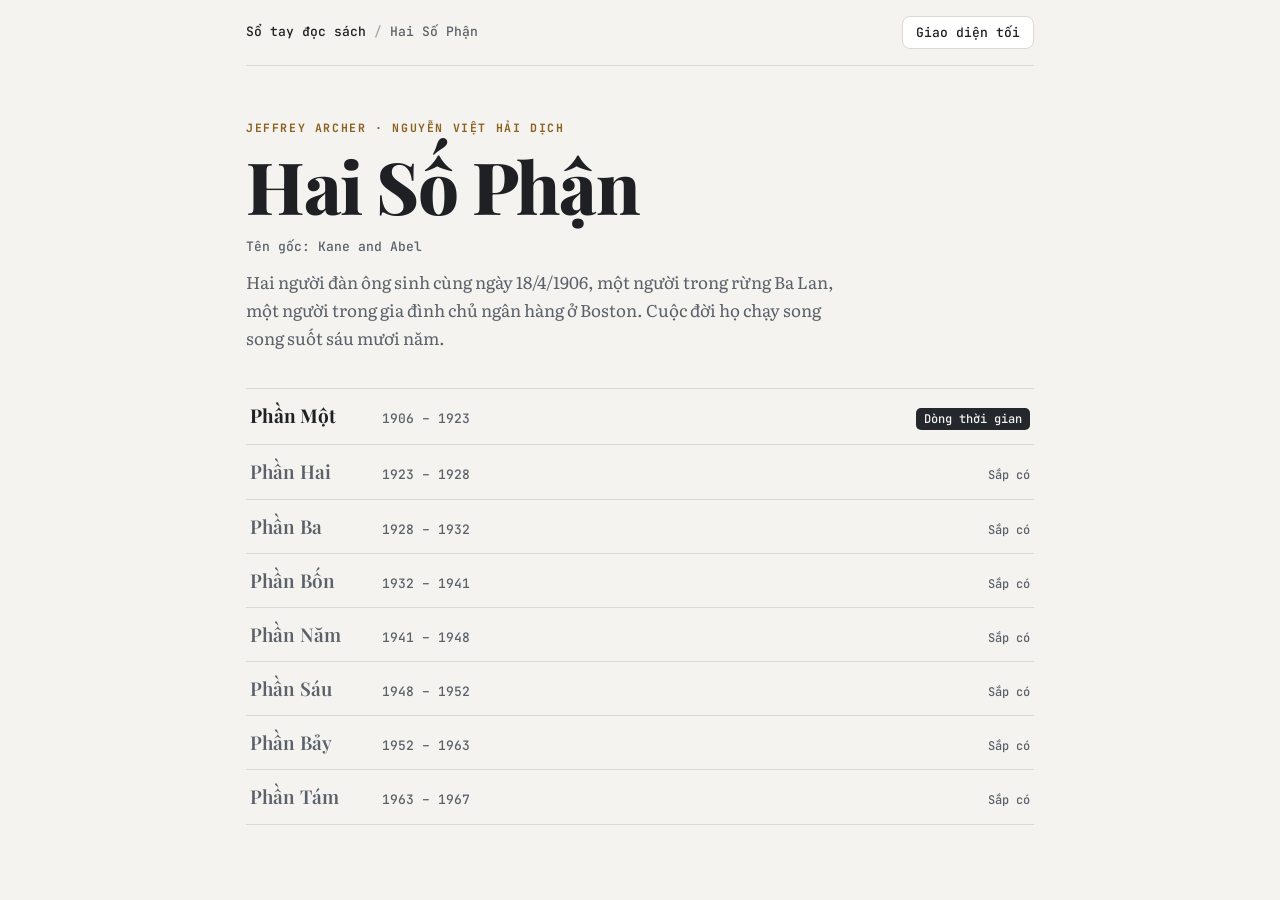
==== books/hai-so-phan/index.html @ 71772e40 "Sổ tay đọc sách: tủ sách với dòng thời gian, bắt đầu với Hai Số Phận Phần Một Trang chủ liệt kê sách" ====
<!doctype html>
<html lang="vi">
<head>
<meta charset="utf-8">
<meta name="viewport" content="width=device-width, initial-scale=1, viewport-fit=cover">
<title>Hai Số Phận · Sổ tay đọc sách</title>
<script>try{var t=localStorage.getItem("sotay-theme");if(t)document.documentElement.setAttribute("data-theme",t)}catch(e){}</script>
<link rel="preconnect" href="https://fonts.googleapis.com">
<link rel="preconnect" href="https://fonts.gstatic.com" crossorigin>
<link rel="stylesheet" href="https://fonts.googleapis.com/css2?family=Playfair+Display:ital,wght@0,600;0,700;0,800;1,500&family=Literata:opsz,wght@7..72,400;7..72,600&family=JetBrains+Mono:wght@500;700&display=swap">
<link rel="stylesheet" href="../../assets/style.css">
</head>
<body>
<div class="wrap narrow">
  <div class="topbar" id="bar"></div>
  <div id="app"></div>
</div>
<script src="../../data/books.js"></script>
<script src="../../assets/site.js"></script>
<script>
  const book = window.BOOKS.find(b => b.slug === "hai-so-phan");
  document.title = book.title + " · Sổ tay đọc sách";
  Site.bar(document.getElementById("bar"), [{ t: "Sổ tay đọc sách", href: "../../" }, { t: book.title }]);
  Site.book(document.getElementById("app"), book);
</script>
</body>
</html>
---- assets/style.css ----
/* Sổ tay đọc sách · stylesheet dùng chung
   Layout: trang đọc trên nền giấy/mực yên tĩnh; dòng thời gian đặt hai cuộc đời hai bên một trục mực ở giữa.
   Màu: --a là nhân vật cột trái, --b là nhân vật cột phải, --ink là trục thời gian. */
:root{
  --bg:#f4f3f0; --surface:#ffffff; --surface-2:#ecebe6; --line:#dcd9d1;
  --fg:#1e2024; --muted:#5b6169;
  --a:#a8343c; --on-a:#ffffff;
  --b:#2a5b8b; --on-b:#ffffff;
  --ink:#24272c; --on-ink:#f4f3f0;
  --accent:#8a6120;
  --shadow:0 1px 2px rgba(30,32,36,.06),0 8px 20px -12px rgba(30,32,36,.22);
  --display:"Playfair Display",Georgia,"Times New Roman",serif;
  --body:"Literata",Georgia,"Times New Roman",serif;
  --mono:"JetBrains Mono",ui-monospace,SFMono-Regular,Menlo,Consolas,monospace;
  --axis:112px;
  color-scheme:light;
}
@media (prefers-color-scheme:dark){
  :root:not([data-theme="light"]){
    --bg:#17191d; --surface:#1f2227; --surface-2:#282c33; --line:#363b43;
    --fg:#e6e4de; --muted:#9ca1a9;
    --a:#dc8384; --on-a:#23100f;
    --b:#87acd4; --on-b:#0d1724;
    --ink:#e6e4de; --on-ink:#17191d;
    --accent:#d0aa66;
    --shadow:0 1px 2px rgba(0,0,0,.3),0 10px 24px -14px rgba(0,0,0,.6);
    color-scheme:dark;
  }
}
:root[data-theme="dark"]{
  --bg:#17191d; --surface:#1f2227; --surface-2:#282c33; --line:#363b43;
  --fg:#e6e4de; --muted:#9ca1a9;
  --a:#dc8384; --on-a:#23100f;
  --b:#87acd4; --on-b:#0d1724;
  --ink:#e6e4de; --on-ink:#17191d;
  --accent:#d0aa66;
  --shadow:0 1px 2px rgba(0,0,0,.3),0 10px 24px -14px rgba(0,0,0,.6);
  color-scheme:dark;
}

*{box-sizing:border-box}
html{scroll-behavior:smooth}
body{margin:0;background:var(--bg);color:var(--fg);font:16px/1.65 var(--body);-webkit-font-smoothing:antialiased;transition:background .2s,color .2s}
body::before{content:"";position:fixed;inset:0 0 auto;height:env(safe-area-inset-top,0px);z-index:30;background:var(--bg)}
a{color:inherit}
.wrap{max-width:1200px;margin:0 auto;padding-block:0 72px;padding-left:max(16px,env(safe-area-inset-left,0px));padding-right:max(16px,env(safe-area-inset-right,0px))}
.wrap.narrow{max-width:820px}

/* ---------- Thanh trên cùng ---------- */
.topbar{display:flex;justify-content:space-between;align-items:center;gap:12px;flex-wrap:wrap;padding-block:16px;border-bottom:1px solid var(--line)}
.crumbs{display:flex;flex-wrap:wrap;align-items:center;gap:4px 8px;font:500 13px/1.4 var(--mono);color:var(--muted);min-width:0}
.crumbs a{text-decoration:none;color:var(--fg)}
.crumbs a:hover{text-decoration:underline;text-underline-offset:3px}
.crumbs .sep{opacity:.5}
.btn{font:500 13px/1 var(--mono);color:var(--fg);background:var(--surface);border:1px solid var(--line);border-radius:8px;padding:9px 13px;cursor:pointer;transition:background .15s,border-color .15s}
.btn:hover{background:var(--surface-2);border-color:var(--muted)}
.btn:focus-visible,summary:focus-visible,.year:focus-visible,a:focus-visible{outline:2px solid var(--accent);outline-offset:3px}

/* ---------- Trang chủ & trang sách ---------- */
.intro{padding-block:56px 28px;display:grid;gap:12px}
.intro h1{margin:0;font:800 clamp(40px,7vw,72px)/1.1 var(--display);letter-spacing:-.02em;text-wrap:balance}
.intro p{margin:0;max-width:60ch;color:var(--muted);font-size:17px}
.intro .meta{font:500 13px/1.5 var(--mono);color:var(--muted)}
.label{font:700 11.5px/1 var(--mono);letter-spacing:.14em;text-transform:uppercase;color:var(--accent)}
.shelf{display:grid;gap:14px;padding:0;margin:8px 0 0;list-style:none}
.book{display:grid;grid-template-columns:1fr auto;gap:6px 20px;align-items:center;background:var(--surface);border:1px solid var(--line);border-radius:12px;padding:20px 22px;text-decoration:none;transition:border-color .15s,background .15s}
.book:hover{border-color:var(--muted)}
.book h2{margin:0;font:700 26px/1.15 var(--display)}
.book .orig{font:italic 500 16px/1.3 var(--display);color:var(--muted)}
.book .by{font:500 12.5px/1.5 var(--mono);color:var(--muted)}
.book p{grid-column:1;margin:4px 0 0;max-width:62ch;color:var(--muted)}
.book .go{grid-column:2;grid-row:1/span 4;font:500 13px/1.4 var(--mono);color:var(--fg);white-space:nowrap}
.parts{list-style:none;padding:0;margin:8px 0 0;border-top:1px solid var(--line)}
.parts li{display:grid;grid-template-columns:7.5em 1fr auto;gap:12px;align-items:baseline;padding:14px 4px;border-bottom:1px solid var(--line)}
.parts .pt{font:700 19px/1.3 var(--display)}
.parts .yr{font:500 13px/1.4 var(--mono);color:var(--muted);font-variant-numeric:tabular-nums}
.parts a.pt{text-decoration:none}
.parts a.pt:hover{text-decoration:underline;text-underline-offset:4px}
.parts .st{font:500 12px/1 var(--mono);color:var(--muted)}
.parts .st.ok{color:var(--on-ink);background:var(--ink);padding:5px 8px;border-radius:5px;text-decoration:none}
.parts li.soon .pt{color:var(--muted);font-weight:600}

/* ---------- Dòng thời gian: phần mở đầu ---------- */
.hero{padding-block:48px 8px;display:grid;justify-items:center;text-align:center;gap:12px}
.credit{font:500 12px/1.4 var(--mono);letter-spacing:.14em;text-transform:uppercase;color:var(--muted)}
.hero h1{margin:0;font:800 clamp(44px,8vw,88px)/1.1 var(--display);letter-spacing:-.02em;text-wrap:balance}
.part{font:italic 500 clamp(19px,2.4vw,25px)/1.3 var(--display);color:var(--accent)}
.born{margin-top:12px;display:flex;flex-wrap:wrap;justify-content:center;align-items:center;gap:10px 14px;font:500 14px/1.4 var(--mono);color:var(--muted)}
.born .n{font:700 18px/1 var(--display)}
.born .a{color:var(--a)} .born .b{color:var(--b)}
.born .d{background:var(--ink);color:var(--on-ink);padding:6px 10px;border-radius:6px;font-weight:700}
.lede{max-width:60ch;margin:14px auto 0;color:var(--muted);font-size:15.5px;text-wrap:balance}
.lede b{color:var(--fg);font-weight:600}
.toolbar{display:flex;gap:8px;justify-content:center;flex-wrap:wrap;margin:22px 0 16px}

/* ---------- Tiêu đề cột (dính khi cuộn) ---------- */
.heads{position:sticky;top:env(safe-area-inset-top,0px);z-index:20;display:grid;grid-template-columns:1fr var(--axis) 1fr;gap:0 20px;padding-block:12px;background:var(--bg);border-bottom:1px solid var(--line)}
.who{display:flex;gap:14px;align-items:center;min-width:0}
.who.a{flex-direction:row-reverse;text-align:right}
.mono{flex:none;width:44px;height:44px;border-radius:50%;display:grid;place-items:center;font:800 19px/1 var(--display)}
.who.a .mono{background:var(--a);color:var(--on-a)} .who.b .mono{background:var(--b);color:var(--on-b)}
.who h2{margin:0;font:700 clamp(18px,2.2vw,23px)/1.15 var(--display);min-width:0}
.who.a h2{color:var(--a)} .who.b h2{color:var(--b)}
.who .sub{font:500 12px/1.4 var(--mono);color:var(--muted);margin-top:3px}
.axis-head{display:grid;place-items:center;font:500 11px/1.4 var(--mono);letter-spacing:.12em;text-transform:uppercase;color:var(--muted);text-align:center}

/* ---------- Dòng thời gian ---------- */
.timeline{position:relative;margin-top:6px}
.timeline::before{content:"";position:absolute;top:0;bottom:0;left:50%;width:2px;transform:translateX(-1px);background:var(--line)}
.row{display:grid;grid-template-columns:1fr var(--axis) 1fr;gap:0 20px;padding-block:14px;position:relative}
.side{display:flex;flex-direction:column;gap:12px;min-width:0}
.side.a{align-items:flex-end;--c:var(--a);--on-c:var(--on-a)}
.side.b{align-items:flex-start;--c:var(--b);--on-c:var(--on-b)}
.axis{display:flex;justify-content:center;align-items:flex-start}
.year{position:sticky;top:calc(env(safe-area-inset-top,0px) + 86px);z-index:2;display:grid;justify-items:center;gap:4px;min-width:92px;padding:9px 8px 8px;border:0;border-radius:10px;background:var(--ink);color:var(--on-ink);cursor:pointer;font:inherit;box-shadow:0 0 0 5px var(--bg);transition:transform .15s}
.year:hover{transform:translateY(-1px)}
.year .y{font:800 20px/1 var(--display);font-variant-numeric:lining-nums}
.year .age{font:500 11px/1.2 var(--mono);white-space:nowrap;opacity:.75}
.row.shared .year{box-shadow:0 0 0 4px var(--bg),0 0 0 6px var(--accent)}

/* ---------- Thẻ sự kiện ---------- */
details.ev{width:100%;max-width:480px;background:var(--surface);border:1px solid var(--line);border-radius:12px;box-shadow:var(--shadow);transition:border-color .2s}
details.ev[open]{border-color:var(--c)}
summary{list-style:none;cursor:pointer;padding:14px 16px;display:grid;grid-template-columns:1fr auto;gap:6px 12px;align-items:start;border-radius:11px}
summary::-webkit-details-marker{display:none}
summary:hover{background:var(--surface-2)}
details[open] summary:hover{background:transparent}
.when{grid-column:1;display:flex;flex-wrap:wrap;align-items:center;gap:6px 8px;font:500 12px/1.3 var(--mono);color:var(--muted)}
.chip{background:var(--c);color:var(--on-c);font-weight:700;padding:4px 8px;border-radius:5px}
.tag{display:none}
.ttl{grid-column:1;font:700 20px/1.25 var(--display);text-wrap:balance}
.tease{grid-column:1;font-size:14.5px;line-height:1.5;color:var(--muted)}
.chev{grid-column:2;grid-row:1/4;align-self:center;width:30px;height:30px;border-radius:50%;display:grid;place-items:center;border:1px solid var(--line);color:var(--muted);transition:transform .25s,background .2s,color .2s,border-color .2s}
.chev svg{width:12px;height:12px}
details[open] .chev{transform:rotate(180deg);background:var(--c);border-color:var(--c);color:var(--on-c)}
.body{padding:2px 18px 16px;animation:fade .3s ease}
.body p{margin:0 0 12px;max-width:65ch}
.body b{color:var(--c);font-weight:600}
.body q{font-style:italic;quotes:"“" "”" "‘" "’"}
.fs{font:500 13px/1.5 var(--mono);color:var(--accent)}
.ch{font:500 11.5px/1 var(--mono);letter-spacing:.08em;text-transform:uppercase;color:var(--muted);padding-top:10px;border-top:1px solid var(--line)}
@keyframes fade{from{opacity:0;transform:translateY(-4px)}to{opacity:1;transform:none}}

.empty{width:100%;max-width:480px;padding:14px 16px;border-radius:12px;border:1px dashed var(--line);color:var(--muted);font:italic 500 15px/1.5 var(--display)}
.side.a .empty{text-align:right}

/* ---------- Ghi chú song hành ---------- */
.note{display:flex;justify-content:center;padding-block:8px 12px;position:relative;z-index:1}
.note div{max-width:660px;display:grid;gap:6px;text-align:center;background:var(--bg);padding:12px 20px}
.note .lbl{font:700 11px/1 var(--mono);letter-spacing:.16em;text-transform:uppercase;color:var(--accent)}
.note p{margin:0;font:italic 500 clamp(17px,1.9vw,20px)/1.45 var(--display);text-wrap:balance}
.note .an{color:var(--a)} .note .bn{color:var(--b)}

footer.foot{margin-top:44px;padding-top:18px;border-top:1px solid var(--line);text-align:center;color:var(--muted);font:500 12.5px/1.7 var(--mono)}

/* ---------- Điện thoại: xếp một cột ---------- */
@media (max-width:760px){
  .hero{padding-block:32px 6px}
  .heads{grid-template-columns:1fr 1fr;gap:12px}
  .axis-head,.who .sub{display:none}
  .who{gap:10px} .who.a{flex-direction:row;text-align:left}
  .mono{width:34px;height:34px;font-size:15px}
  .timeline::before{left:15px}
  .row{grid-template-columns:1fr;gap:12px;padding-left:36px}
  .axis{order:-1;justify-content:flex-start;margin-left:-36px}
  .year{position:relative;top:0;display:flex;align-items:baseline;gap:10px;min-width:0;padding:8px 12px}
  .side.a,.side.b{align-items:stretch}
  details.ev,.empty{max-width:none}
  .side.a .empty{text-align:left}
  .tag{display:inline-block;font-weight:700;color:var(--c)}
  .note{padding-left:36px}
  .book{grid-template-columns:1fr}
  .book .go{grid-column:1;grid-row:auto;margin-top:6px}
  .parts li{grid-template-columns:1fr auto}
  .parts .yr{grid-column:1;grid-row:2}
}
@media (prefers-reduced-motion:reduce){*{animation:none!important;transition:none!important}html{scroll-behavior:auto}}
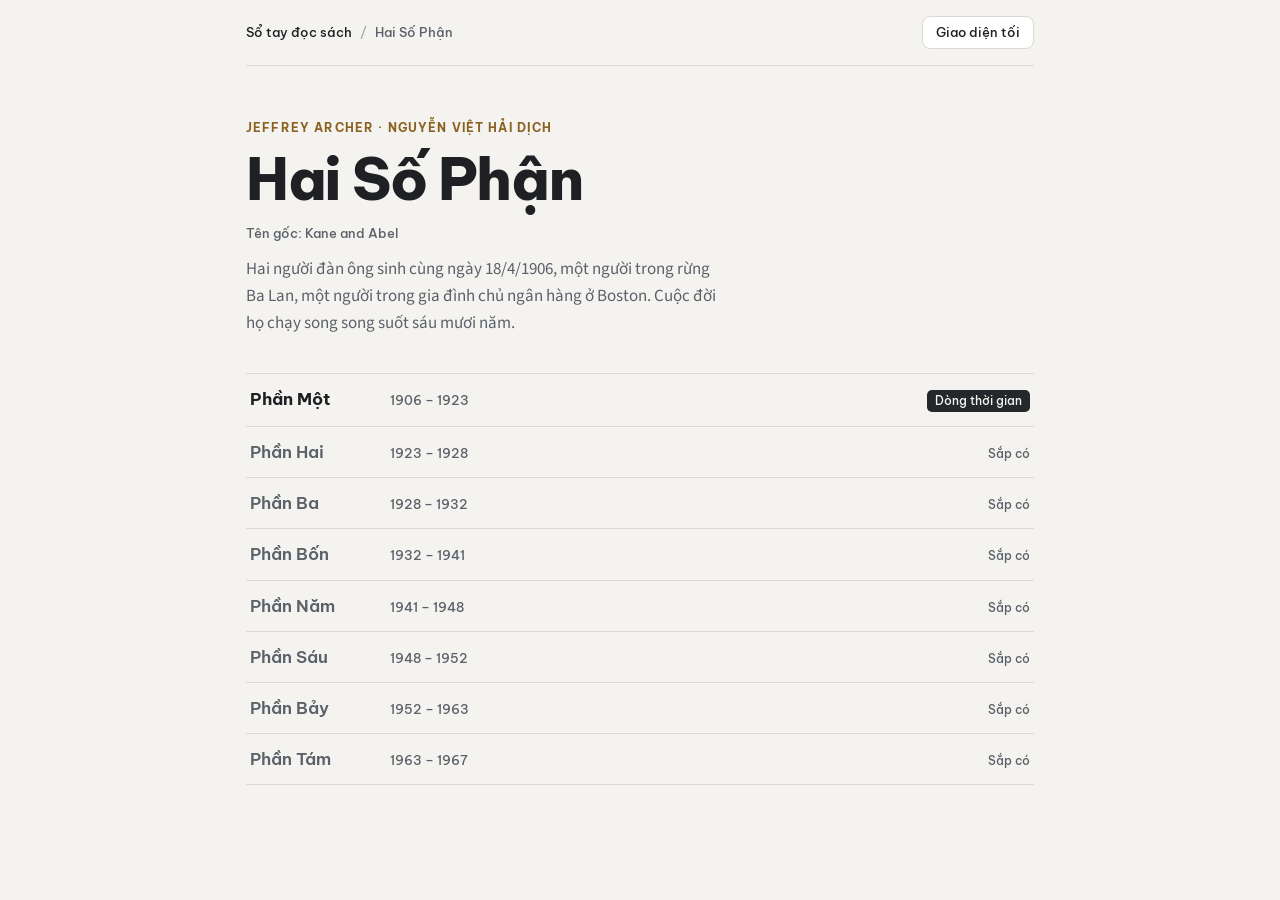
==== commit 2aa9fc6e: "Đổi font sang Be Vietnam Pro và Source Sans 3 Font không chân, dễ đọc, hỗ trợ đầy đủ dấu tiếng Việt." ====
--- a/books/hai-so-phan/index.html
+++ b/books/hai-so-phan/index.html
@@ -7,7 +7,7 @@
 <script>try{var t=localStorage.getItem("sotay-theme");if(t)document.documentElement.setAttribute("data-theme",t)}catch(e){}</script>
 <link rel="preconnect" href="https://fonts.googleapis.com">
 <link rel="preconnect" href="https://fonts.gstatic.com" crossorigin>
-<link rel="stylesheet" href="https://fonts.googleapis.com/css2?family=Playfair+Display:ital,wght@0,600;0,700;0,800;1,500&family=Literata:opsz,wght@7..72,400;7..72,600&family=JetBrains+Mono:wght@500;700&display=swap">
+<link rel="stylesheet" href="https://fonts.googleapis.com/css2?family=Be+Vietnam+Pro:wght@500;600;700;800&family=Source+Sans+3:ital,wght@0,400;0,600;1,400&display=swap">
 <link rel="stylesheet" href="../../assets/style.css">
 </head>
 <body>
--- a/assets/style.css
+++ b/assets/style.css
@@ -9,9 +9,9 @@
   --ink:#24272c; --on-ink:#f4f3f0;
   --accent:#8a6120;
   --shadow:0 1px 2px rgba(30,32,36,.06),0 8px 20px -12px rgba(30,32,36,.22);
-  --display:"Playfair Display",Georgia,"Times New Roman",serif;
-  --body:"Literata",Georgia,"Times New Roman",serif;
-  --mono:"JetBrains Mono",ui-monospace,SFMono-Regular,Menlo,Consolas,monospace;
+  --display:"Be Vietnam Pro",Roboto,"Open Sans",Arial,sans-serif;
+  --body:"Source Sans 3","Source Sans Pro",Roboto,"Open Sans",Arial,sans-serif;
+  --ui:"Be Vietnam Pro",Roboto,"Open Sans",Arial,sans-serif;
   --axis:112px;
   color-scheme:light;
 }
@@ -40,7 +40,7 @@
 
 *{box-sizing:border-box}
 html{scroll-behavior:smooth}
-body{margin:0;background:var(--bg);color:var(--fg);font:16px/1.65 var(--body);-webkit-font-smoothing:antialiased;transition:background .2s,color .2s}
+body{margin:0;background:var(--bg);color:var(--fg);font:17px/1.6 var(--body);-webkit-font-smoothing:antialiased;transition:background .2s,color .2s}
 body::before{content:"";position:fixed;inset:0 0 auto;height:env(safe-area-inset-top,0px);z-index:30;background:var(--bg)}
 a{color:inherit}
 .wrap{max-width:1200px;margin:0 auto;padding-block:0 72px;padding-left:max(16px,env(safe-area-inset-left,0px));padding-right:max(16px,env(safe-area-inset-right,0px))}
@@ -48,48 +48,48 @@
 
 /* ---------- Thanh trên cùng ---------- */
 .topbar{display:flex;justify-content:space-between;align-items:center;gap:12px;flex-wrap:wrap;padding-block:16px;border-bottom:1px solid var(--line)}
-.crumbs{display:flex;flex-wrap:wrap;align-items:center;gap:4px 8px;font:500 13px/1.4 var(--mono);color:var(--muted);min-width:0}
+.crumbs{display:flex;flex-wrap:wrap;align-items:center;gap:4px 8px;font:500 13px/1.4 var(--ui);color:var(--muted);min-width:0}
 .crumbs a{text-decoration:none;color:var(--fg)}
 .crumbs a:hover{text-decoration:underline;text-underline-offset:3px}
 .crumbs .sep{opacity:.5}
-.btn{font:500 13px/1 var(--mono);color:var(--fg);background:var(--surface);border:1px solid var(--line);border-radius:8px;padding:9px 13px;cursor:pointer;transition:background .15s,border-color .15s}
+.btn{font:500 13px/1 var(--ui);color:var(--fg);background:var(--surface);border:1px solid var(--line);border-radius:8px;padding:9px 13px;cursor:pointer;transition:background .15s,border-color .15s}
 .btn:hover{background:var(--surface-2);border-color:var(--muted)}
 .btn:focus-visible,summary:focus-visible,.year:focus-visible,a:focus-visible{outline:2px solid var(--accent);outline-offset:3px}
 
 /* ---------- Trang chủ & trang sách ---------- */
 .intro{padding-block:56px 28px;display:grid;gap:12px}
-.intro h1{margin:0;font:800 clamp(40px,7vw,72px)/1.1 var(--display);letter-spacing:-.02em;text-wrap:balance}
+.intro h1{margin:0;font:800 clamp(36px,6vw,58px)/1.15 var(--display);letter-spacing:-.025em;text-wrap:balance}
 .intro p{margin:0;max-width:60ch;color:var(--muted);font-size:17px}
-.intro .meta{font:500 13px/1.5 var(--mono);color:var(--muted)}
-.label{font:700 11.5px/1 var(--mono);letter-spacing:.14em;text-transform:uppercase;color:var(--accent)}
+.intro .meta{font:500 13px/1.5 var(--ui);color:var(--muted)}
+.label{font:700 11.5px/1 var(--ui);letter-spacing:.1em;text-transform:uppercase;color:var(--accent)}
 .shelf{display:grid;gap:14px;padding:0;margin:8px 0 0;list-style:none}
 .book{display:grid;grid-template-columns:1fr auto;gap:6px 20px;align-items:center;background:var(--surface);border:1px solid var(--line);border-radius:12px;padding:20px 22px;text-decoration:none;transition:border-color .15s,background .15s}
 .book:hover{border-color:var(--muted)}
-.book h2{margin:0;font:700 26px/1.15 var(--display)}
-.book .orig{font:italic 500 16px/1.3 var(--display);color:var(--muted)}
-.book .by{font:500 12.5px/1.5 var(--mono);color:var(--muted)}
+.book h2{margin:0;font:700 23px/1.25 var(--display)}
+.book .orig{font:500 15px/1.3 var(--display);color:var(--muted)}
+.book .by{font:500 12.5px/1.5 var(--ui);color:var(--muted)}
 .book p{grid-column:1;margin:4px 0 0;max-width:62ch;color:var(--muted)}
-.book .go{grid-column:2;grid-row:1/span 4;font:500 13px/1.4 var(--mono);color:var(--fg);white-space:nowrap}
+.book .go{grid-column:2;grid-row:1/span 4;font:500 13px/1.4 var(--ui);color:var(--fg);white-space:nowrap}
 .parts{list-style:none;padding:0;margin:8px 0 0;border-top:1px solid var(--line)}
 .parts li{display:grid;grid-template-columns:7.5em 1fr auto;gap:12px;align-items:baseline;padding:14px 4px;border-bottom:1px solid var(--line)}
-.parts .pt{font:700 19px/1.3 var(--display)}
-.parts .yr{font:500 13px/1.4 var(--mono);color:var(--muted);font-variant-numeric:tabular-nums}
+.parts .pt{font:700 17px/1.3 var(--display)}
+.parts .yr{font:500 13px/1.4 var(--ui);color:var(--muted);font-variant-numeric:tabular-nums}
 .parts a.pt{text-decoration:none}
 .parts a.pt:hover{text-decoration:underline;text-underline-offset:4px}
-.parts .st{font:500 12px/1 var(--mono);color:var(--muted)}
+.parts .st{font:500 12px/1 var(--ui);color:var(--muted)}
 .parts .st.ok{color:var(--on-ink);background:var(--ink);padding:5px 8px;border-radius:5px;text-decoration:none}
 .parts li.soon .pt{color:var(--muted);font-weight:600}
 
 /* ---------- Dòng thời gian: phần mở đầu ---------- */
 .hero{padding-block:48px 8px;display:grid;justify-items:center;text-align:center;gap:12px}
-.credit{font:500 12px/1.4 var(--mono);letter-spacing:.14em;text-transform:uppercase;color:var(--muted)}
-.hero h1{margin:0;font:800 clamp(44px,8vw,88px)/1.1 var(--display);letter-spacing:-.02em;text-wrap:balance}
-.part{font:italic 500 clamp(19px,2.4vw,25px)/1.3 var(--display);color:var(--accent)}
-.born{margin-top:12px;display:flex;flex-wrap:wrap;justify-content:center;align-items:center;gap:10px 14px;font:500 14px/1.4 var(--mono);color:var(--muted)}
-.born .n{font:700 18px/1 var(--display)}
+.credit{font:500 12px/1.4 var(--ui);letter-spacing:.1em;text-transform:uppercase;color:var(--muted)}
+.hero h1{margin:0;font:800 clamp(40px,7vw,70px)/1.15 var(--display);letter-spacing:-.03em;text-wrap:balance}
+.part{font:600 clamp(17px,2vw,21px)/1.3 var(--display);color:var(--accent)}
+.born{margin-top:12px;display:flex;flex-wrap:wrap;justify-content:center;align-items:center;gap:10px 14px;font:500 14px/1.4 var(--ui);color:var(--muted)}
+.born .n{font:700 17px/1 var(--display)}
 .born .a{color:var(--a)} .born .b{color:var(--b)}
 .born .d{background:var(--ink);color:var(--on-ink);padding:6px 10px;border-radius:6px;font-weight:700}
-.lede{max-width:60ch;margin:14px auto 0;color:var(--muted);font-size:15.5px;text-wrap:balance}
+.lede{max-width:60ch;margin:14px auto 0;color:var(--muted);font-size:16.5px;text-wrap:balance}
 .lede b{color:var(--fg);font-weight:600}
 .toolbar{display:flex;gap:8px;justify-content:center;flex-wrap:wrap;margin:22px 0 16px}
 
@@ -97,12 +97,12 @@
 .heads{position:sticky;top:env(safe-area-inset-top,0px);z-index:20;display:grid;grid-template-columns:1fr var(--axis) 1fr;gap:0 20px;padding-block:12px;background:var(--bg);border-bottom:1px solid var(--line)}
 .who{display:flex;gap:14px;align-items:center;min-width:0}
 .who.a{flex-direction:row-reverse;text-align:right}
-.mono{flex:none;width:44px;height:44px;border-radius:50%;display:grid;place-items:center;font:800 19px/1 var(--display)}
+.mono{flex:none;width:44px;height:44px;border-radius:50%;display:grid;place-items:center;font:700 18px/1 var(--display)}
 .who.a .mono{background:var(--a);color:var(--on-a)} .who.b .mono{background:var(--b);color:var(--on-b)}
-.who h2{margin:0;font:700 clamp(18px,2.2vw,23px)/1.15 var(--display);min-width:0}
+.who h2{margin:0;font:700 clamp(16px,1.9vw,20px)/1.2 var(--display);min-width:0}
 .who.a h2{color:var(--a)} .who.b h2{color:var(--b)}
-.who .sub{font:500 12px/1.4 var(--mono);color:var(--muted);margin-top:3px}
-.axis-head{display:grid;place-items:center;font:500 11px/1.4 var(--mono);letter-spacing:.12em;text-transform:uppercase;color:var(--muted);text-align:center}
+.who .sub{font:500 12px/1.4 var(--ui);color:var(--muted);margin-top:3px}
+.axis-head{display:grid;place-items:center;font:500 11px/1.4 var(--ui);letter-spacing:.12em;text-transform:uppercase;color:var(--muted);text-align:center}
 
 /* ---------- Dòng thời gian ---------- */
 .timeline{position:relative;margin-top:6px}
@@ -114,8 +114,8 @@
 .axis{display:flex;justify-content:center;align-items:flex-start}
 .year{position:sticky;top:calc(env(safe-area-inset-top,0px) + 86px);z-index:2;display:grid;justify-items:center;gap:4px;min-width:92px;padding:9px 8px 8px;border:0;border-radius:10px;background:var(--ink);color:var(--on-ink);cursor:pointer;font:inherit;box-shadow:0 0 0 5px var(--bg);transition:transform .15s}
 .year:hover{transform:translateY(-1px)}
-.year .y{font:800 20px/1 var(--display);font-variant-numeric:lining-nums}
-.year .age{font:500 11px/1.2 var(--mono);white-space:nowrap;opacity:.75}
+.year .y{font:800 18px/1 var(--display);font-variant-numeric:lining-nums}
+.year .age{font:500 11px/1.2 var(--ui);white-space:nowrap;opacity:.75}
 .row.shared .year{box-shadow:0 0 0 4px var(--bg),0 0 0 6px var(--accent)}
 
 /* ---------- Thẻ sự kiện ---------- */
@@ -125,33 +125,33 @@
 summary::-webkit-details-marker{display:none}
 summary:hover{background:var(--surface-2)}
 details[open] summary:hover{background:transparent}
-.when{grid-column:1;display:flex;flex-wrap:wrap;align-items:center;gap:6px 8px;font:500 12px/1.3 var(--mono);color:var(--muted)}
+.when{grid-column:1;display:flex;flex-wrap:wrap;align-items:center;gap:6px 8px;font:500 12.5px/1.3 var(--ui);color:var(--muted)}
 .chip{background:var(--c);color:var(--on-c);font-weight:700;padding:4px 8px;border-radius:5px}
 .tag{display:none}
-.ttl{grid-column:1;font:700 20px/1.25 var(--display);text-wrap:balance}
-.tease{grid-column:1;font-size:14.5px;line-height:1.5;color:var(--muted)}
+.ttl{grid-column:1;font:600 18px/1.35 var(--display);text-wrap:balance}
+.tease{grid-column:1;font-size:15.5px;line-height:1.45;color:var(--muted)}
 .chev{grid-column:2;grid-row:1/4;align-self:center;width:30px;height:30px;border-radius:50%;display:grid;place-items:center;border:1px solid var(--line);color:var(--muted);transition:transform .25s,background .2s,color .2s,border-color .2s}
 .chev svg{width:12px;height:12px}
 details[open] .chev{transform:rotate(180deg);background:var(--c);border-color:var(--c);color:var(--on-c)}
-.body{padding:2px 18px 16px;animation:fade .3s ease}
+.body{padding:2px 18px 16px;font-size:16.5px;animation:fade .3s ease}
 .body p{margin:0 0 12px;max-width:65ch}
 .body b{color:var(--c);font-weight:600}
 .body q{font-style:italic;quotes:"“" "”" "‘" "’"}
-.fs{font:500 13px/1.5 var(--mono);color:var(--accent)}
-.ch{font:500 11.5px/1 var(--mono);letter-spacing:.08em;text-transform:uppercase;color:var(--muted);padding-top:10px;border-top:1px solid var(--line)}
+.fs{font:500 13px/1.5 var(--ui);color:var(--accent)}
+.ch{font:500 11.5px/1 var(--ui);letter-spacing:.08em;text-transform:uppercase;color:var(--muted);padding-top:10px;border-top:1px solid var(--line)}
 @keyframes fade{from{opacity:0;transform:translateY(-4px)}to{opacity:1;transform:none}}
 
-.empty{width:100%;max-width:480px;padding:14px 16px;border-radius:12px;border:1px dashed var(--line);color:var(--muted);font:italic 500 15px/1.5 var(--display)}
+.empty{width:100%;max-width:480px;padding:14px 16px;border-radius:12px;border:1px dashed var(--line);color:var(--muted);font:400 15.5px/1.5 var(--body)}
 .side.a .empty{text-align:right}
 
 /* ---------- Ghi chú song hành ---------- */
 .note{display:flex;justify-content:center;padding-block:8px 12px;position:relative;z-index:1}
 .note div{max-width:660px;display:grid;gap:6px;text-align:center;background:var(--bg);padding:12px 20px}
-.note .lbl{font:700 11px/1 var(--mono);letter-spacing:.16em;text-transform:uppercase;color:var(--accent)}
-.note p{margin:0;font:italic 500 clamp(17px,1.9vw,20px)/1.45 var(--display);text-wrap:balance}
+.note .lbl{font:700 11px/1 var(--ui);letter-spacing:.1em;text-transform:uppercase;color:var(--accent)}
+.note p{margin:0;font:500 clamp(16px,1.7vw,18px)/1.5 var(--display);text-wrap:balance}
 .note .an{color:var(--a)} .note .bn{color:var(--b)}
 
-footer.foot{margin-top:44px;padding-top:18px;border-top:1px solid var(--line);text-align:center;color:var(--muted);font:500 12.5px/1.7 var(--mono)}
+footer.foot{margin-top:44px;padding-top:18px;border-top:1px solid var(--line);text-align:center;color:var(--muted);font:500 12.5px/1.7 var(--ui)}
 
 /* ---------- Điện thoại: xếp một cột ---------- */
 @media (max-width:760px){
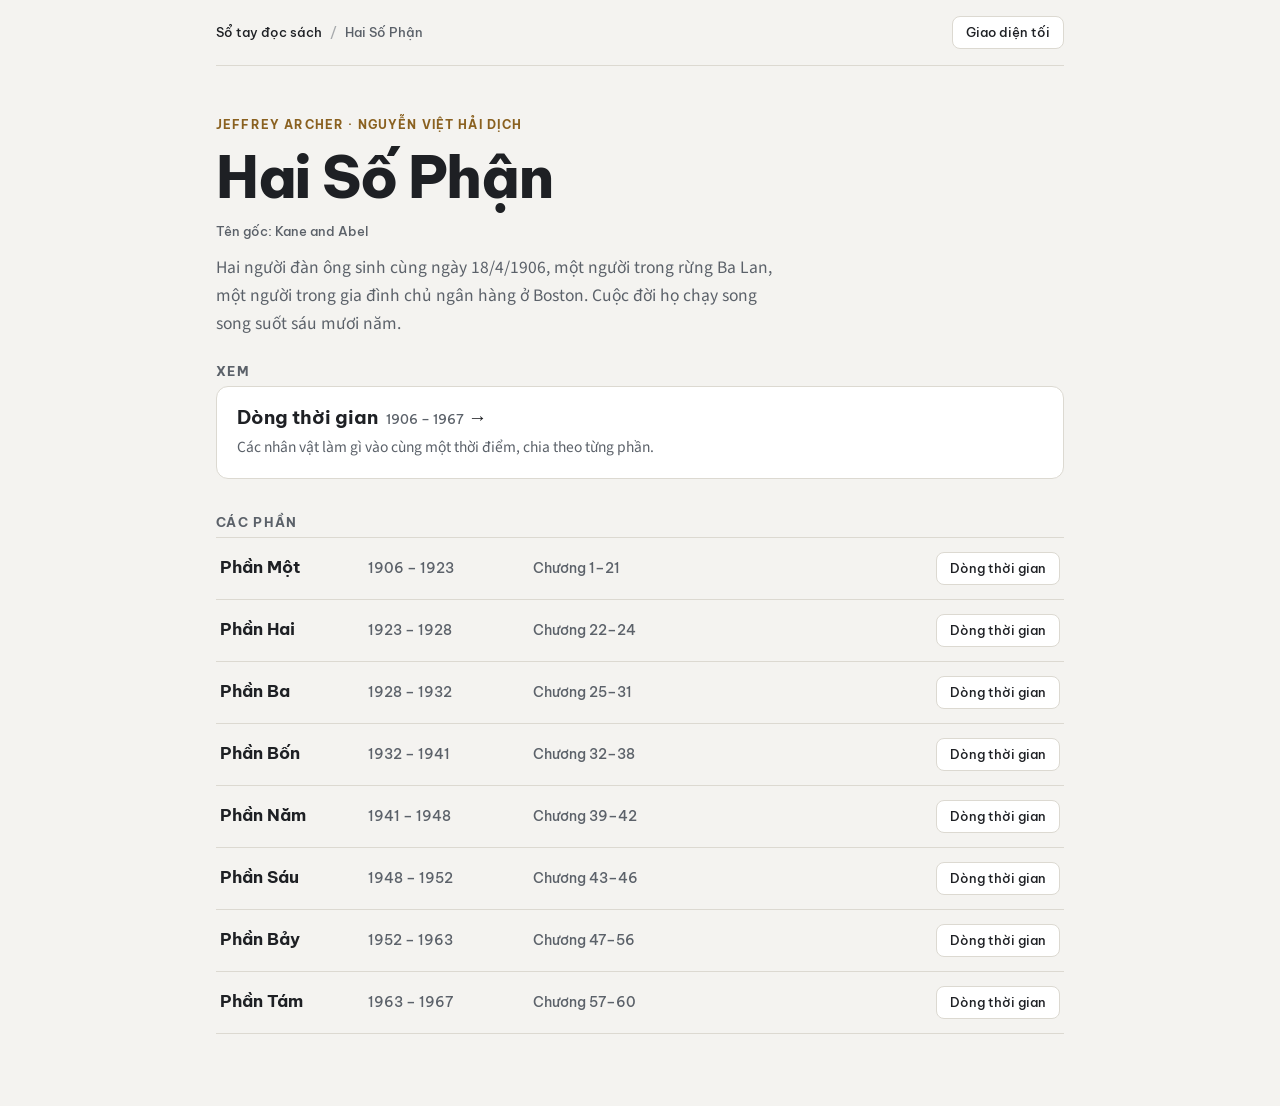
==== commit 0d634370: "Sắp xếp lại thư mục: mỗi cuốn sách chia theo dạng nội dung - assets/ tách thành css/ và js/ - books/" ====
--- a/books/hai-so-phan/index.html
+++ b/books/hai-so-phan/index.html
@@ -3,25 +3,21 @@
 <head>
 <meta charset="utf-8">
 <meta name="viewport" content="width=device-width, initial-scale=1, viewport-fit=cover">
-<title>Hai Số Phận · Sổ tay đọc sách</title>
+<title>Sổ tay đọc sách</title>
 <script>try{var t=localStorage.getItem("sotay-theme");if(t)document.documentElement.setAttribute("data-theme",t)}catch(e){}</script>
 <link rel="preconnect" href="https://fonts.googleapis.com">
 <link rel="preconnect" href="https://fonts.gstatic.com" crossorigin>
 <link rel="stylesheet" href="https://fonts.googleapis.com/css2?family=Be+Vietnam+Pro:wght@500;600;700;800&family=Source+Sans+3:ital,wght@0,400;0,600;1,400&display=swap">
-<link rel="stylesheet" href="../../assets/style.css">
+<link rel="stylesheet" href="../../assets/css/style.css">
 </head>
 <body>
 <div class="wrap narrow">
   <div class="topbar" id="bar"></div>
   <div id="app"></div>
 </div>
+<!-- Trang giới thiệu sách. Giống hệt nhau cho mọi cuốn: slug lấy từ tên thư mục. -->
 <script src="../../data/books.js"></script>
-<script src="../../assets/site.js"></script>
-<script>
-  const book = window.BOOKS.find(b => b.slug === "hai-so-phan");
-  document.title = book.title + " · Sổ tay đọc sách";
-  Site.bar(document.getElementById("bar"), [{ t: "Sổ tay đọc sách", href: "../../" }, { t: book.title }]);
-  Site.book(document.getElementById("app"), book);
-</script>
+<script src="../../assets/js/site.js"></script>
+<script>Site.bookPage()</script>
 </body>
 </html>
--- a/assets/css/style.css
+++ b/assets/css/style.css
@@ -0,0 +1,227 @@
+/* Sổ tay đọc sách · stylesheet dùng chung
+   Layout: trang đọc trên nền giấy/mực yên tĩnh; dòng thời gian đặt hai cuộc đời hai bên một trục mực ở giữa;
+   Màu: --a là nhân vật cột trái, --b là nhân vật cột phải, --ink là trục thời gian, --accent cho nhãn phụ. */
+:root{
+  --bg:#f4f3f0; --surface:#ffffff; --surface-2:#ecebe6; --line:#dcd9d1;
+  --fg:#1e2024; --muted:#5b6169;
+  --a:#a8343c; --on-a:#ffffff;
+  --b:#2a5b8b; --on-b:#ffffff;
+  --ink:#24272c; --on-ink:#f4f3f0;
+  --accent:#8a6120; --on-accent:#ffffff;
+  --shadow:0 1px 2px rgba(30,32,36,.06),0 8px 20px -12px rgba(30,32,36,.22);
+  --display:"Be Vietnam Pro",Roboto,"Open Sans",Arial,sans-serif;
+  --body:"Source Sans 3","Source Sans Pro",Roboto,"Open Sans",Arial,sans-serif;
+  --ui:"Be Vietnam Pro",Roboto,"Open Sans",Arial,sans-serif;
+  --axis:112px;
+  --nav-h:0px;
+  color-scheme:light;
+}
+@media (prefers-color-scheme:dark){
+  :root:not([data-theme="light"]){
+    --bg:#17191d; --surface:#1f2227; --surface-2:#282c33; --line:#363b43;
+    --fg:#e6e4de; --muted:#9ca1a9;
+    --a:#dc8384; --on-a:#23100f;
+    --b:#87acd4; --on-b:#0d1724;
+    --ink:#e6e4de; --on-ink:#17191d;
+    --accent:#d0aa66; --on-accent:#1d1505;
+    --shadow:0 1px 2px rgba(0,0,0,.3),0 10px 24px -14px rgba(0,0,0,.6);
+    color-scheme:dark;
+  }
+}
+:root[data-theme="dark"]{
+  --bg:#17191d; --surface:#1f2227; --surface-2:#282c33; --line:#363b43;
+  --fg:#e6e4de; --muted:#9ca1a9;
+  --a:#dc8384; --on-a:#23100f;
+  --b:#87acd4; --on-b:#0d1724;
+  --ink:#e6e4de; --on-ink:#17191d;
+  --accent:#d0aa66; --on-accent:#1d1505;
+  --shadow:0 1px 2px rgba(0,0,0,.3),0 10px 24px -14px rgba(0,0,0,.6);
+  color-scheme:dark;
+}
+
+*{box-sizing:border-box}
+html{scroll-behavior:smooth}
+body{margin:0;background:var(--bg);color:var(--fg);font:17px/1.6 var(--body);-webkit-font-smoothing:antialiased}
+body::before{content:"";position:fixed;inset:0 0 auto;height:env(safe-area-inset-top,0px);z-index:40;background:var(--bg)}
+a{color:inherit}
+.wrap{max-width:1200px;margin:0 auto;padding-block:0 72px;padding-left:max(16px,env(safe-area-inset-left,0px));padding-right:max(16px,env(safe-area-inset-right,0px))}
+.wrap.narrow{max-width:880px}
+.label{font:700 11.5px/1.2 var(--ui);letter-spacing:.1em;text-transform:uppercase;color:var(--accent)}
+
+/* ---------- Thanh trên cùng ---------- */
+.topbar{display:flex;justify-content:space-between;align-items:center;gap:12px;flex-wrap:wrap;padding-block:16px;border-bottom:1px solid var(--line)}
+.crumbs{display:flex;flex-wrap:wrap;align-items:center;gap:4px 8px;font:500 13px/1.4 var(--ui);color:var(--muted);min-width:0}
+.crumbs a{text-decoration:none;color:var(--fg)}
+.crumbs a:hover{text-decoration:underline;text-underline-offset:3px}
+.crumbs .sep{opacity:.5}
+.btn{display:inline-flex;align-items:center;gap:6px;font:500 13px/1 var(--ui);color:var(--fg);background:var(--surface);border:1px solid var(--line);border-radius:8px;padding:9px 13px;cursor:pointer;text-decoration:none;white-space:nowrap;transition:background .15s,border-color .15s}
+.btn:hover{background:var(--surface-2);border-color:var(--muted)}
+.btn.primary{background:var(--ink);color:var(--on-ink);border-color:var(--ink)}
+.btn.primary:hover{opacity:.9}
+.btn[disabled]{opacity:.4;cursor:default}
+.btn:focus-visible,summary:focus-visible,.year:focus-visible,a:focus-visible,button:focus-visible{outline:2px solid var(--accent);outline-offset:3px}
+
+/* ---------- Trang chủ & trang sách ---------- */
+.intro{padding-block:52px 26px;display:grid;gap:12px}
+.intro h1{margin:0;font:800 clamp(36px,6vw,58px)/1.15 var(--display);letter-spacing:-.025em;text-wrap:balance}
+.intro p{margin:0;max-width:62ch;color:var(--muted);font-size:17.5px}
+.intro .meta{font:500 13px/1.5 var(--ui);color:var(--muted)}
+.shelf{display:grid;gap:14px;padding:0;margin:8px 0 0;list-style:none}
+.book{display:grid;grid-template-columns:1fr auto;gap:6px 20px;align-items:center;background:var(--surface);border:1px solid var(--line);border-radius:12px;padding:20px 22px;text-decoration:none;transition:border-color .15s}
+.book:hover{border-color:var(--muted)}
+.book h2{margin:0;font:700 23px/1.25 var(--display)}
+.book .orig{font:500 15px/1.3 var(--display);color:var(--muted)}
+.book .by{font:500 13px/1.5 var(--ui);color:var(--muted)}
+.book p{grid-column:1;margin:4px 0 0;max-width:62ch;color:var(--muted)}
+.book .go{grid-column:2;grid-row:1/span 5;font:500 13px/1.4 var(--ui);white-space:nowrap}
+.book .fmts{grid-column:1;display:flex;flex-wrap:wrap;gap:6px;margin-top:8px}
+.fmts span{font:600 11.5px/1 var(--ui);color:var(--accent);border:1px solid var(--line);border-radius:999px;padding:5px 9px}
+
+/* Các dạng nội dung của một cuốn sách: dòng thời gian, tóm tắt, audio */
+.formats{list-style:none;padding:0;margin:0 0 36px;display:grid;grid-template-columns:repeat(auto-fit,minmax(240px,1fr));gap:12px}
+.fmt{display:grid;align-content:start;gap:6px;height:100%;background:var(--surface);border:1px solid var(--line);border-radius:12px;padding:18px 20px;text-decoration:none;transition:border-color .15s}
+.fmt:hover{border-color:var(--muted)}
+.fmt h3{margin:0;font:700 19px/1.3 var(--display)}
+.fmt h3::after{content:" →"}
+.fmt h3 span{font:500 13px/1 var(--ui);color:var(--muted);margin-left:4px}
+.fmt p{margin:0;color:var(--muted);font-size:15.5px}
+
+.sec-title{margin:0 0 6px;font:700 13px/1.2 var(--ui);letter-spacing:.1em;text-transform:uppercase;color:var(--muted)}
+.parts{list-style:none;padding:0;margin:0;border-top:1px solid var(--line)}
+.parts li{display:grid;grid-template-columns:8em 9em 1fr auto;gap:12px;align-items:baseline;padding:14px 4px;border-bottom:1px solid var(--line)}
+.parts .pt{font:700 17px/1.3 var(--display)}
+.parts .yr,.parts .chs{font:500 13.5px/1.4 var(--ui);color:var(--muted);font-variant-numeric:tabular-nums}
+.parts .acts{display:flex;gap:8px;justify-content:flex-end;flex-wrap:wrap}
+.parts .acts .soon{font:500 12.5px/1 var(--ui);color:var(--muted);padding:9px 4px}
+
+/* ---------- Dòng thời gian: mở đầu ---------- */
+.hero{padding-block:44px 8px;display:grid;justify-items:center;text-align:center;gap:12px}
+.credit{font:500 12px/1.4 var(--ui);letter-spacing:.1em;text-transform:uppercase;color:var(--muted)}
+.hero h1{margin:0;font:800 clamp(40px,7vw,70px)/1.15 var(--display);letter-spacing:-.03em;text-wrap:balance}
+.part{font:600 clamp(17px,2vw,21px)/1.3 var(--display);color:var(--accent)}
+.born{margin-top:8px;display:flex;flex-wrap:wrap;justify-content:center;align-items:center;gap:10px 14px;font:500 14px/1.4 var(--ui);color:var(--muted)}
+.born .n{font:700 17px/1 var(--display)}
+.born .a{color:var(--a)} .born .b{color:var(--b)}
+.born .d{background:var(--ink);color:var(--on-ink);padding:6px 10px;border-radius:6px;font-weight:700}
+.lede{max-width:62ch;margin:10px auto 0;color:var(--muted);font-size:16.5px;text-wrap:balance}
+.lede b{color:var(--fg);font-weight:600}
+
+/* ---------- Thanh chọn phần (dính) ---------- */
+.tl-page{--nav-h:58px}
+.pnav{position:sticky;top:env(safe-area-inset-top,0px);z-index:25;height:var(--nav-h);display:flex;align-items:center;gap:12px;margin-top:22px;background:var(--bg);border-bottom:1px solid var(--line)}
+.pnav-in{flex:1;display:flex;gap:6px;overflow-x:auto;scrollbar-width:none;min-width:0;padding-block:4px}
+.pnav-in::-webkit-scrollbar{display:none}
+.pnav-in a{flex:none;display:flex;align-items:baseline;gap:7px;padding:8px 11px;border-radius:8px;text-decoration:none;font:500 13px/1 var(--ui);color:var(--muted);font-variant-numeric:tabular-nums}
+.pnav-in a b{font:700 15px/1 var(--display);color:var(--fg)}
+.pnav-in a:hover{background:var(--surface-2)}
+.pnav-in a[aria-current="true"]{background:var(--ink);color:var(--on-ink)}
+.pnav-in a[aria-current="true"] b{color:var(--on-ink)}
+.pnav-in a.soon{opacity:.55}
+.pnav-act{display:flex;gap:6px;flex:none}
+
+/* ---------- Từng phần ---------- */
+.psec{scroll-margin-top:calc(env(safe-area-inset-top,0px) + var(--nav-h))}
+.psec.pending{min-height:70vh}
+.loading{padding:60px 0;text-align:center;color:var(--muted);font:500 14px/1.4 var(--ui)}
+.phead{padding-block:40px 18px;display:grid;justify-items:center;text-align:center;gap:8px}
+.phead h2{margin:0;font:800 clamp(28px,4vw,40px)/1.15 var(--display);letter-spacing:-.02em}
+.phead .pmeta{font:500 13.5px/1.4 var(--ui);color:var(--muted)}
+.phead p{margin:4px 0 0;max-width:62ch;color:var(--muted);text-wrap:balance}
+.psec.soon .phead{padding-block:34px;border-top:1px solid var(--line)}
+
+/* ---------- Tiêu đề cột (dính khi cuộn) ---------- */
+.heads{position:sticky;top:calc(env(safe-area-inset-top,0px) + var(--nav-h));z-index:20;display:grid;grid-template-columns:1fr var(--axis) 1fr;gap:0 20px;padding-block:11px;background:var(--bg);border-bottom:1px solid var(--line)}
+.who{display:flex;gap:14px;align-items:center;min-width:0}
+.who.a{flex-direction:row-reverse;text-align:right}
+.mono{flex:none;width:42px;height:42px;border-radius:50%;display:grid;place-items:center;font:700 17px/1 var(--display)}
+.who.a .mono{background:var(--a);color:var(--on-a)} .who.b .mono{background:var(--b);color:var(--on-b)}
+.who h3{margin:0;font:700 clamp(16px,1.9vw,20px)/1.2 var(--display);min-width:0}
+.who.a h3{color:var(--a)} .who.b h3{color:var(--b)}
+.who .sub{font:500 12px/1.4 var(--ui);color:var(--muted);margin-top:3px}
+.axis-head{display:grid;place-items:center;font:500 11px/1.4 var(--ui);letter-spacing:.1em;text-transform:uppercase;color:var(--muted);text-align:center}
+
+/* ---------- Dòng thời gian ---------- */
+.timeline{position:relative;margin-top:6px}
+.timeline::before{content:"";position:absolute;top:0;bottom:0;left:50%;width:2px;transform:translateX(-1px);background:var(--line)}
+.row{display:grid;grid-template-columns:1fr var(--axis) 1fr;gap:0 20px;padding-block:14px;position:relative}
+.side{display:flex;flex-direction:column;gap:12px;min-width:0}
+.side.a{align-items:flex-end;--c:var(--a);--on-c:var(--on-a)}
+.side.b{align-items:flex-start;--c:var(--b);--on-c:var(--on-b)}
+.side.both{grid-column:1/-1;align-items:center;margin-top:14px;position:relative;z-index:1;--c:var(--accent);--on-c:var(--on-accent)}
+.side.both details.ev{max-width:620px}
+@media (min-width:761px){
+  .row.both-first>.axis{grid-row:1;grid-column:2}
+  .row.both-first>.side.both{grid-row:2;margin:14px 0}
+  .row.both-first>.side.a{grid-row:3;grid-column:1}
+  .row.both-first>.side.b{grid-row:3;grid-column:3}
+}
+.axis{display:flex;justify-content:center;align-items:flex-start}
+.year{position:sticky;top:calc(env(safe-area-inset-top,0px) + var(--nav-h) + 84px);z-index:2;display:grid;justify-items:center;gap:4px;min-width:92px;padding:9px 8px 8px;border:0;border-radius:10px;background:var(--ink);color:var(--on-ink);cursor:pointer;font:inherit;box-shadow:0 0 0 5px var(--bg);transition:transform .15s}
+.year:hover{transform:translateY(-1px)}
+.year .y{font:800 18px/1 var(--display);font-variant-numeric:lining-nums}
+.year .age{font:500 11px/1.2 var(--ui);white-space:nowrap;opacity:.75}
+.row.shared .year{box-shadow:0 0 0 4px var(--bg),0 0 0 6px var(--accent)}
+
+/* ---------- Thẻ sự kiện ---------- */
+details.ev{width:100%;max-width:480px;background:var(--surface);border:1px solid var(--line);border-radius:12px;box-shadow:var(--shadow);transition:border-color .2s}
+details.ev[open]{border-color:var(--c)}
+summary{list-style:none;cursor:pointer;padding:14px 16px;display:grid;grid-template-columns:1fr auto;gap:6px 12px;align-items:start;border-radius:11px}
+summary::-webkit-details-marker{display:none}
+summary:hover{background:var(--surface-2)}
+details[open] summary:hover{background:transparent}
+.when{grid-column:1;display:flex;flex-wrap:wrap;align-items:center;gap:6px 8px;font:500 12.5px/1.3 var(--ui);color:var(--muted)}
+.chip{background:var(--c);color:var(--on-c);font-weight:700;padding:4px 8px;border-radius:5px}
+.tag{display:none}
+.side.both .tag{display:inline-block;font-weight:700;color:var(--c)}
+.ttl{grid-column:1;font:600 18px/1.35 var(--display);text-wrap:balance}
+.tease{grid-column:1;font-size:15.5px;line-height:1.45;color:var(--muted)}
+.chev{grid-column:2;grid-row:1/4;align-self:center;width:30px;height:30px;border-radius:50%;display:grid;place-items:center;border:1px solid var(--line);color:var(--muted);transition:transform .25s,background .2s,color .2s,border-color .2s}
+.chev svg{width:12px;height:12px}
+details[open] .chev{transform:rotate(180deg);background:var(--c);border-color:var(--c);color:var(--on-c)}
+.body{padding:2px 18px 16px;font-size:16.5px;animation:fade .3s ease}
+.body:empty{display:none}
+.body p{margin:0 0 12px;max-width:65ch}
+.body b{color:var(--c);font-weight:600}
+.body q{font-style:italic;quotes:"“" "”" "‘" "’"}
+.fs{font:500 13.5px/1.5 var(--ui);color:var(--accent)}
+.ch{font:500 12px/1.6 var(--ui);letter-spacing:.06em;text-transform:uppercase;color:var(--muted);padding-top:10px;border-top:1px solid var(--line)}
+.ch a{color:var(--fg);text-underline-offset:3px}
+@keyframes fade{from{opacity:0;transform:translateY(-4px)}to{opacity:1;transform:none}}
+.empty{width:100%;max-width:480px;padding:14px 16px;border-radius:12px;border:1px dashed var(--line);color:var(--muted);font:400 15.5px/1.5 var(--body)}
+.side.a .empty{text-align:right}
+
+/* ---------- Ghi chú song hành ---------- */
+.note{display:flex;justify-content:center;padding-block:8px 12px;position:relative;z-index:1}
+.note div{max-width:660px;display:grid;gap:6px;text-align:center;background:var(--bg);padding:12px 20px}
+.note .lbl{font:700 11px/1 var(--ui);letter-spacing:.1em;text-transform:uppercase;color:var(--accent)}
+.note p{margin:0;font:500 clamp(16px,1.7vw,18px)/1.5 var(--display);text-wrap:balance}
+.note .an{color:var(--a)} .note .bn{color:var(--b)}
+
+footer.foot{margin-top:44px;padding-top:18px;border-top:1px solid var(--line);text-align:center;color:var(--muted);font:500 12.5px/1.7 var(--ui)}
+
+/* ---------- Điện thoại ---------- */
+@media (max-width:760px){
+  .parts li{grid-template-columns:1fr auto;gap:4px 12px}
+  .parts .yr,.parts .chs{grid-column:1}
+  .parts .acts{grid-column:2;grid-row:1/span 3;align-self:center;flex-direction:column}
+  .hero{padding-block:30px 6px}
+  .pnav-act{display:none}
+  .heads{grid-template-columns:1fr 1fr;gap:12px}
+  .axis-head,.who .sub{display:none}
+  .who{gap:10px} .who.a{flex-direction:row;text-align:left}
+  .mono{width:34px;height:34px;font-size:15px}
+  .timeline::before{left:15px}
+  .row{grid-template-columns:1fr;gap:12px;padding-left:36px}
+  .axis{order:-1;justify-content:flex-start;margin-left:-36px}
+  .year{position:relative;top:0;display:flex;align-items:baseline;gap:10px;min-width:0;padding:8px 12px}
+  .side.a,.side.b,.side.both{align-items:stretch}
+  .side.both{margin-top:0}
+  .row.both-first>.side.both{order:-1;margin:0}
+  details.ev,.empty{max-width:none}
+  .side.a .empty{text-align:left}
+  .tag{display:inline-block;font-weight:700;color:var(--c)}
+  .note{padding-left:36px}
+  .book{grid-template-columns:1fr}
+  .book .go{grid-column:1;grid-row:auto;margin-top:6px}
+}
+@media (prefers-reduced-motion:reduce){*{animation:none!important;transition:none!important}html{scroll-behavior:auto}}
